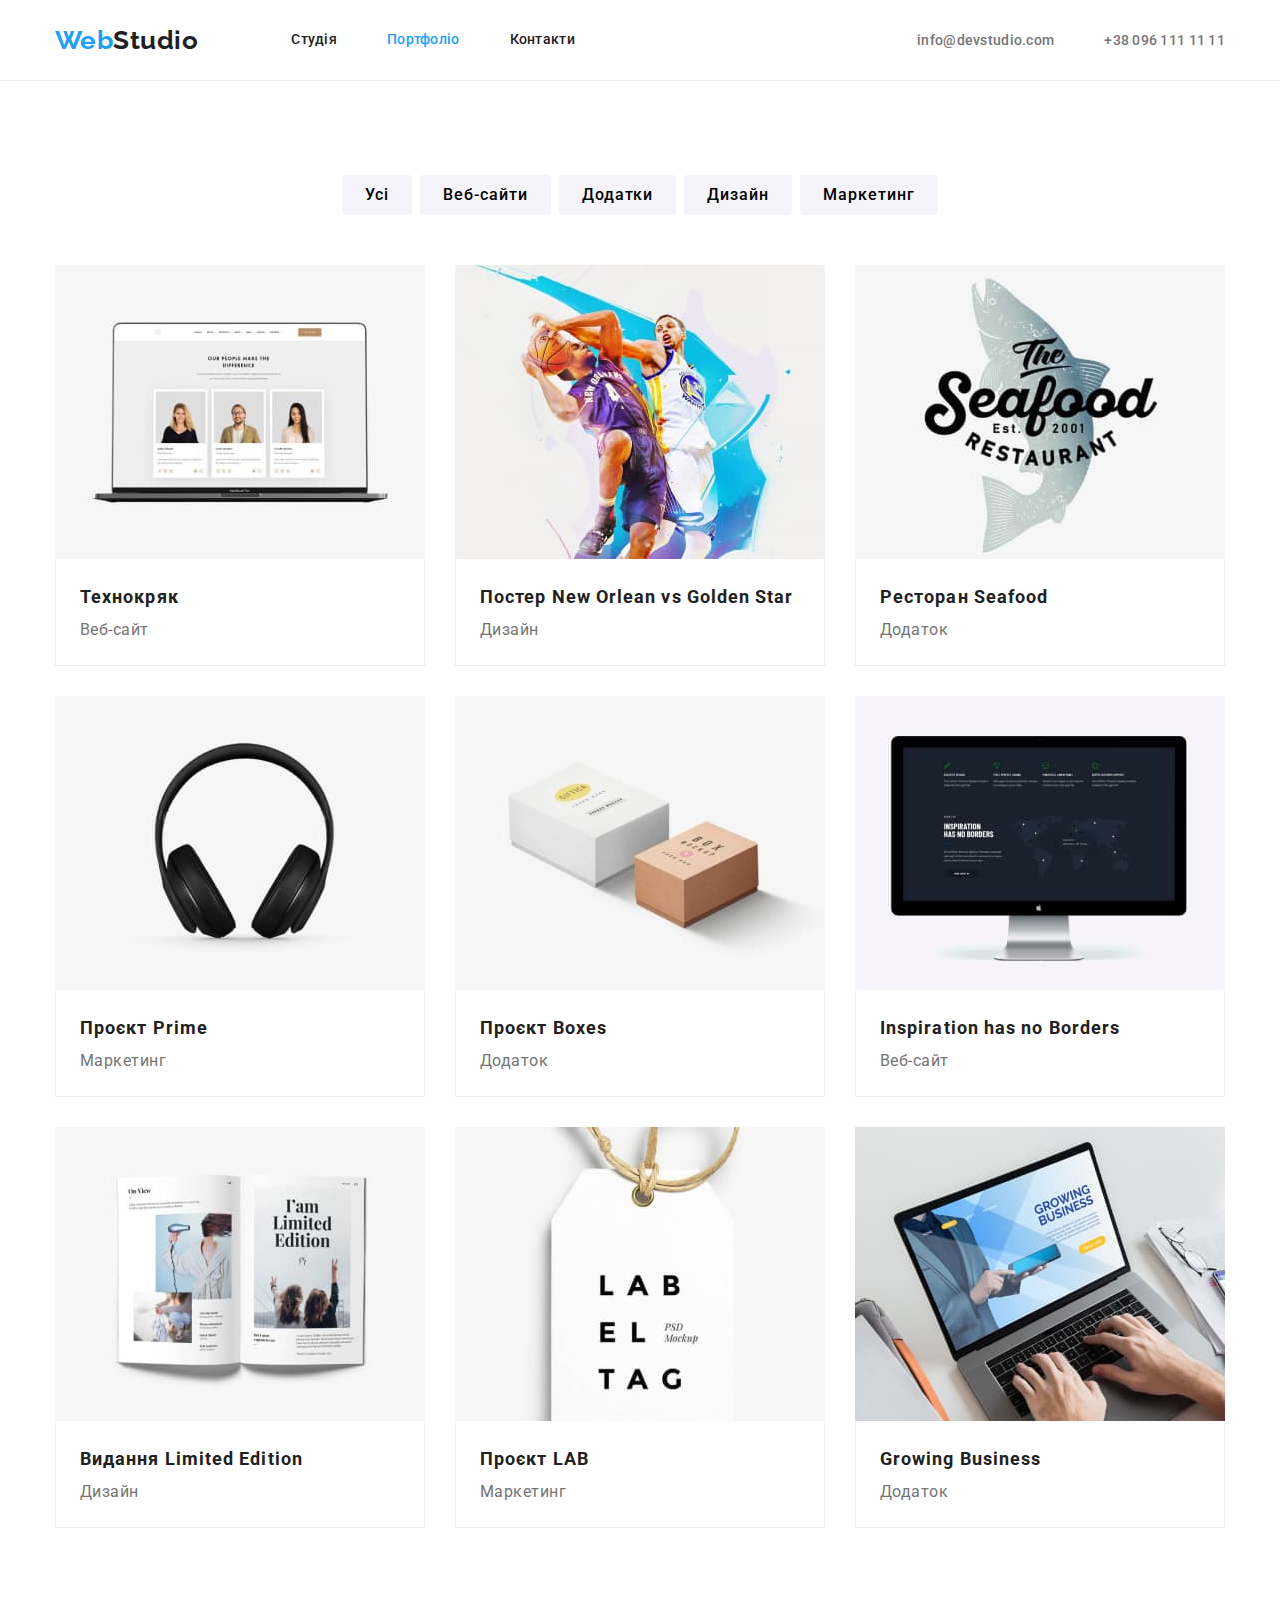
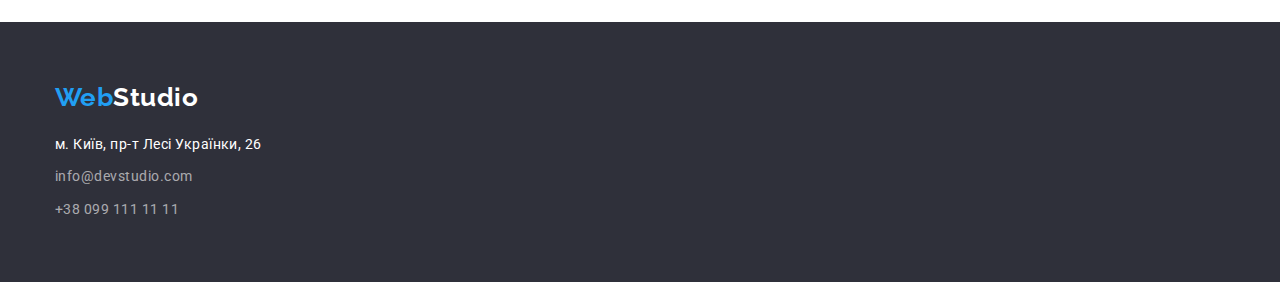
==== portfolio.html @ 1eccfbe0 "1" ====
<!DOCTYPE html>
<html lang="en">
  <head>
    <meta charset="UTF-8" />
    <meta http-equiv="X-UA-Compatible" content="IE=edge" />
    <meta name="viewport" content="width=device-width, initial-scale=1.0" />
    <title>Document</title>
    <link
      href="https://fonts.googleapis.com/css2?family=Raleway:wght@700&family=Roboto:wght@400;500;700;900&display=swap"
      rel="stylesheet"
    />
    <link
      rel="stylesheet"
      href="https://cdnjs.cloudflare.com/ajax/libs/modern-normalize/1.1.0/modern-normalize.min.css"
    />
    <link rel="stylesheet" href="./css/style.css" />
  </head>
  <body class="body">
    <header class="header">
      <div class="container main-nav">
        <nav class="navigation">
          <a href="./index.html" lang="en" class="logo"
            >Web<span class="logo-header">Studio</span></a
          >
          <ul class="site-nav list">
            <li class="item">
              <a href="./index.html" class="link">Студія</a>
            </li>
            <li class="item">
              <a href="./portfolio.html" class="link current">Портфоліо</a>
            </li>
            <li class="item"><a href="#" class="link">Контакти</a></li>
          </ul>
        </nav>
        <ul class="auth-nav list">
          <li class="item">
            <a class="link" href="mailto:info@devstudio.com"
              >info@devstudio.com</a
            >
          </li>
          <li class="item">
            <a class="link" href="tel:+380961111111">+38 096 111 11 11</a>
          </li>
        </ul>
      </div>
    </header>
    <main>
      <!-- Секція вибору фільтрів -->
      <section class="portfolio section">
        <div class="container">
          <h1 lang="en" class="visually-hidden">Portfolio</h1>
          <ul class="list button-list">
            <li class="item">
              <button type="button" class="button">Усі</button>
            </li>
            <li class="item">
              <button type="button" class="button">Веб-сайти</button>
            </li>
            <li class="item">
              <button type="button" class="button">Додатки</button>
            </li>
            <li class="item">
              <button type="button" class="button">Дизайн</button>
            </li>
            <li class="item">
              <button type="button" class="button">Маркетинг</button>
            </li>
          </ul>

          <ul class="list portfolio-list">
            <li class="portfolio-card">
              <a class="filters" href="#">
                <img
                  src="./images-portfolio/img.jpg"
                  width="370"
                  alt="Три людини зображені на екрані монітора"
                />
                <div class="portfolio-border">
                  <h2 class="filters-title">Технокряк</h2>
                  <p class="filters-text">Веб-сайт</p>
                </div>
              </a>
            </li>
            <li class="portfolio-card">
              <a class="filters" href="#">
                <img
                  src="./images-portfolio/img1.jpg"
                  width="370"
                  alt="Два баскетболісти борються за мяч"
                />
                <div class="portfolio-border">
                  <h2 class="filters-title">
                    Постер <span lang="en">New Orlean vs Golden Star</span>
                  </h2>
                  <p class="filters-text">Дизайн</p>
                </div>
              </a>
            </li>
            <li class="portfolio-card">
              <a class="filters" href="#">
                <img
                  src="./images-portfolio/img2.jpg"
                  width="370"
                  alt="Логотип ресторану у вигляді кита"
                />
                <div class="portfolio-border">
                  <h2 class="filters-title">
                    Ресторан <span lang="en">Seafood</span>
                  </h2>
                  <p class="filters-text">Додаток</p>
                </div>
              </a>
            </li>
            <li class="portfolio-card">
              <a class="filters" href="#">
                <img
                  src="./images-portfolio/img3.jpg"
                  width="370"
                  alt="Навушники"
                />
                <div class="portfolio-border">
                  <h2 class="filters-title">
                    Проєкт <span lang="en">Prime</span>
                  </h2>
                  <p class="filters-text">Маркетинг</p>
                </div>
              </a>
            </li>
            <li class="portfolio-card">
              <a class="filters" href="#">
                <img
                  src="./images-portfolio/img4.jpg"
                  width="370"
                  alt="Біла та коричнева коробки"
                />
                <div class="portfolio-border">
                  <h2 class="filters-title">
                    Проєкт <span lang="en">Boxes</span>
                  </h2>
                  <p class="filters-text">Додаток</p>
                </div>
              </a>
            </li>
            <li class="portfolio-card">
              <a class="filters" href="#">
                <img
                  src="./images-portfolio/img5.jpg"
                  width="370"
                  alt="Монітор"
                />
                <div class="portfolio-border">
                  <h2 class="filters-title" lang="en">
                    Inspiration has no Borders
                  </h2>
                  <p class="filters-text">Веб-сайт</p>
                </div>
              </a>
            </li>
            <li class="portfolio-card">
              <a class="filters" href="#">
                <img
                  src="./images-portfolio/img6.jpg"
                  width="370"
                  alt="Розгорнутий журнал"
                />
                <div class="portfolio-border">
                  <h2 class="filters-title">
                    Видання <span lang="en">Limited Edition</span>
                  </h2>
                  <p class="filters-text">Дизайн</p>
                </div>
              </a>
            </li>
            <li class="portfolio-card">
              <a class="filters" href="#">
                <img
                  src="./images-portfolio/img7.jpg"
                  width="370"
                  alt="Етикетка"
                />
                <div class="portfolio-border">
                  <h2 class="filters-title">
                    Проєкт <span lang="en">LAB</span>
                  </h2>
                  <p class="filters-text">Маркетинг</p>
                </div>
              </a>
            </li>
            <li class="portfolio-card">
              <a class="filters" href="#">
                <img
                  src="./images-portfolio/img8.jpg"
                  width="370"
                  alt="Людина працює за компютером"
                />
                <div class="portfolio-border">
                  <h2 class="filters-title" lang="en">Growing Business</h2>
                  <p class="filters-text">Додаток</p>
                </div>
              </a>
            </li>
          </ul>
        </div>
      </section>
    </main>

    <!-- Футер -->

    <footer class="footer">
      <div class="container">
        <h2 class="section-title" hidden>Наші контакти</h2>
        <a href="./index.html" lang="en" class="logo"
          >Web<span class="logo-footer">Studio</span></a
        >
        <address class="adress">
          <ul class="list">
            <li class="item">
              <a
                class="street"
                href="https://goo.gl/maps/CPtrU1FHBa2aNyZL9"
                target="_blank"
                rel="noopener noreferrer nofollow"
                >м. Київ, пр-т Лесі Українки, 26</a
              >
            </li>
            <li class="item">
              <a
                class="contacts"
                href="mailto:info@example.com"
                target="_blank"
                rel="noopener noreferrer nofollow"
                lang="en"
                >info@devstudio.com</a
              >
            </li>
            <li class="item">
              <a
                class="contacts"
                href="tel:+380991111111"
                target="_blank"
                rel="noopener noreferrer nofollow"
                >+38 099 111 11 11</a
              >
            </li>
          </ul>
        </address>
      </div>
    </footer>
  </body>
</html>
---- css/style.css ----
/* колір основного тексту #212121 */
/* другорядний колір тексту #757575 */
/* білий колір тексту #FFFFFF  */
/*синый колір тексту (акцент) #2196F3 */
/* колір фону навігації #FFFFFF */
/* колір фону секції герой #2F303A*/
/* колір фону чим ми займаємося #F5F5F5 */
/* колір фону наша команда #F5F4FA */
/* колір фону футера #2F303A*/
/* колір фону кнопки-герой #2196F3 */
/* колір фону кнопки-герой при hover & focus #188CE8 */

/* кастомні властивості(root), або CSS змінні.
В них можназберігати певні значення.
Додаються на початку документа
(для зручності зміни кольорів або іншого,
 шоб не змінювати це вручну) */

/*  letter-spacing for main page
 nav-0.02em;
 hero-0.06em;
 main-0.03em;
 footer-0.03em;
 
 letter-spacing for portfolio
 nav-0.02em;
 main-0.03em;
 footer-0.03em;
 */

/* Набір шрифтів 
 Robotto
 400
 500
 700
 900 */
/* --------------------CSS ЗМІННІ---------------------------- */
:root {
  --primary-text-color: #212121;
  --title-text-color: #757575;
  --accent-color: #219ff3;
  --background-color: #ffffff;
  --footer-text-color: #2f303a;
  --hero-background-color: #2f303a;
  --hero-text-color: #ffffff;
  --logo-white-text-color: #ffffff;
  --contacts-text-color: rgba(255, 255, 255, 0.6);
  --team-background-color: #f5f4fa;
  --hover-hero-button: #188ce8;
  --outline-color: 2px solid tomato;
  --header-border-bottom: #ececec;
}

.body {
  font-family: "Roboto", sans-serif;
  background-color: var(--background-color);
  color: var(--primary-text-color);
  letter-spacing: 0.03em;
}

html {
  box-sizing: border-box;
}

img {
  display: block;
}

h1,
h2,
h3,
h4,
p,
ul,
li {
  margin: 0;
  padding: 0;
}

img {
  display: block;
}
/* ---------------------------------------------------------------------------

-------------СТИЛЬ-УТИЛІТА ДЛЯ ПРИБИРАННЯ КРАПОК В СПИСКАХ-------------------- */
.list {
  list-style: none;
  /* ---------------- Скидаємо автоматичні марджіни іпаллінги--------- */
  padding: 0;
  margin: 0;
}
/* ------------------------------------------------------------------------

------------------ПАТТЕРН ДЛЯ ПРИХОВУВАННЯ ЗАГОЛОВКІВ------------------------ */
.visually-hidden {
  position: absolute;
  white-space: nowrap;
  width: 1px;
  height: 1px;
  overflow: hidden;
  border: 0;
  padding: 0;
  clip: rect(0 0 0 0);
  clip-path: inset(50%);
  margin: -1px;
}

.container {
  margin-left: auto;
  margin-right: auto;
  width: 1200px;
  padding: 0 15px 0 15px;
  /* outline: var(--outline-color); */
}

.section {
  padding-top: 94px;
  padding-bottom: 94px;
}
/* ------------------------------------------------------------------------

---------------СТИЛІЗАЦІЯ ЛОГОТИПУ----------------------------------------- */
.logo {
  color: var(--accent-color);
  font-family: "Raleway", sans-serif;
  font-weight: 700;
  font-size: 26px;
  line-height: 1.19;
  text-decoration: none;
}
/* -------------------------------------------------------------------------

-------------------НАДАННЯ ЛОГО РІЗНИХ КОЛЬОРІВ---------------------------- */

.logo-header {
  color: var(--primary-text-color);
}
.logo-footer {
  color: var(--logo-white-text-color);
}
/* ---------------------------------------------------------------------------

-------------------НАВІГАЦІЯ ПО САЙТУ-------------------------------------- */

.main-nav {
  display: flex;
  align-items: center;
}

.navigation {
  display: flex;
  align-items: center;
}

.site-nav {
  display: flex;
  margin-left: 93px;
}

.site-nav .link {
  display: block;
  padding: 32px 0 32px 0;
  color: var(--primary-text-color);
  font-weight: 500;
  font-size: 14px;
  line-height: 1.14;
  letter-spacing: 0.02em;
  text-decoration: none;
}

.site-nav .item:not(:last-child) {
  margin-right: 50px;
}

.auth-nav {
  display: flex;
  margin-left: auto;
}
.auth-nav .item:not(:last-child) {
  margin-right: 50px;
}

.site-nav .link:hover,
.site-nav .link:focus {
  color: var(--accent-color);
}

.site-nav .link.current {
  color: var(--accent-color);
}

.header {
  border-bottom: 1px solid var(--header-border-bottom);
}

.auth-nav .link {
  color: var(--title-text-color);
  font-weight: 500;
  font-size: 14px;
  line-height: 1.14;
  letter-spacing: 0.02em;
  text-decoration: none;
}
.auth-nav .link:hover,
.auth-nav .link:focus {
  color: var(--accent-color);
}

/* ----------------------------------------------------------------------------

---------------------MAIN SECTION-HERO BUTTON-HERO----------------------------------------------------- */

.hero {
  padding: 200px 0 200px 0;

  background-color: var(--hero-background-color);
  text-align: center;
}

.hero-title {
  margin: 0 auto;
  margin-bottom: 30px;
  max-width: 696px;

  color: var(--hero-text-color);
  font-weight: 900;
  font-size: 44px;
  line-height: 1.36;
  letter-spacing: 0.06em;
  text-transform: uppercase;
}

/* Кнопка-герой */

.hero-button {
  display: inline-block;
  min-width: 216px;
  border: 1px solid transparent;
  border-color: transparent;
  border-radius: 4px;
  padding: 10px 32px;

  text-align: center;
  font-family: inherit;
  background-color: var(--accent-color);
  color: var(--hero-text-color);
  font-weight: 700;
  font-size: 16px;
  line-height: 1.87;
  letter-spacing: 0.06em;
  cursor: pointer;
  text-decoration: none;
}
.hero-button:hover,
.hero-button:focus {
  background-color: var(--hover-hero-button);
}

/* ---------- "НАШІ ПЕРЕВАГИ"-------------------------------- */

.benefits .list {
  display: flex;
  flex-wrap: wrap;
  margin-right: -30px;
}
.benefits .item {
  flex-basis: calc(100% / 4 - 30px);
  margin-right: 30px;
}

.benefits .item:last-child {
  margin-right: 0;
}

.caption {
  margin-bottom: 10px;
  font-weight: 700;
  font-size: 14px;
  line-height: 1.14;
  text-transform: uppercase;
}

.caption-text {
  font-size: 14px;
  line-height: 1.71;
  color: var(--title-text-color);
}

/* ----------------------------------------------------------------------------

----------------------Чим ми займаємося----------------------------- */
.feature.section {
  padding-top: 0;
}

.feature .list {
  display: flex;
}

.feature .item {
  max-width: 370px;
  margin-right: 30px;
}

.feature .item:last-child {
  margin-right: 0;
}

.feature-title,
.team-title {
  margin-bottom: 50px;
  text-align: center;
  color: var(--primary-text-color);
  font-weight: 700;
  font-size: 36px;
  line-height: 1.17;
}
/* -----------------------------------------------------------------------

---------------------Наша команда------------------------------------------ */

.team {
  background-color: var(--team-background-color);
  text-align: center;
}

.team .list {
  display: flex;
}

.card {
  background-color: var(--background-color);
}

.team .card {
  background-color: var(--team-background-color);
}

.team .card:not(:last-child) {
  margin-right: 30px;
}

.card .photo {
  margin-bottom: 30px;
}
.card .text {
  padding-bottom: 30px;
}
.card.title {
  margin-bottom: 10px;
}

.title {
  font-weight: 500;
  font-size: 16px;
  line-height: 1.19;
}

.text {
  color: var(--title-text-color);
  font-size: 16px;
  line-height: 1.19;
}

/* -------------------- Портфоліо----------------------------- */
.portfolio .section {
  background-color: var(--background-color);
}

.button-list {
  display: flex;
  justify-content: center;
  margin-bottom: 50px;
}

.button-list .item:not(:last-child) {
  margin-right: 8px;
}

.button {
  display: inline-block;
  border: 1px solid transparent;
  border-color: transparent;
  border-radius: 4px;
  text-align: center;
  padding: 6px 22px;

  font-family: inherit;
  background-color: var(--team-background-color);
  font-size: 16px;
  line-height: 1.62;
  font-weight: 500;
  letter-spacing: 0.06em;
  cursor: pointer;
}

.button:hover,
.button:focus {
  background-color: var(--accent-color);
  color: var(--background-color);
}

.filters-title {
  font-weight: 700;
  font-size: 18px;
  line-height: 2;
  letter-spacing: 0.06em;
}

.filters-text {
  font-size: 16px;
  line-height: 1.87;
  color: var(--title-text-color);
}

.portfolio-list {
  display: flex;
  flex-wrap: wrap;
  gap: 30px;
}

/* .portfolio-card{
  flex-basis: calc(100% / 3 - 30px);
} */
.portfolio-border {
  border: 1px solid #eeeeee;
  border-top: none;
  padding: 20px 24px;
}
.filters {
  text-decoration: none;
  color: var(--primary-text-color);
}
/* -------------------------------------------------------------------------- */
/* ---------------------Секція з адресами FOOTER------------------ */

.footer {
  background-color: var(--footer-text-color);
  padding-top: 60px;
  padding-bottom: 60px;
}

.footer .logo {
  padding-bottom: 0;
  padding-top: 0;
  display: inline-block;
  margin-bottom: 20px;
  margin-right: 0;
}
.footer .item:not(:last-child) {
  margin-bottom: 9px;
}
.adress .street {
  font-style: normal;
  font-size: 14px;
  line-height: 1.71;
  color: var(--background-color);
  text-decoration: none;
}

.street:hover,
.street:focus {
  color: var(--accent-color);
}

.adress .contacts {
  font-style: normal;
  font-size: 14px;
  line-height: 1.71;
  color: var(--contacts-text-color);
  text-decoration: none;
}
.contacts:hover,
.contacts:focus {
  color: var(--accent-color);
}
/* -------------------------------------------------------------------- */
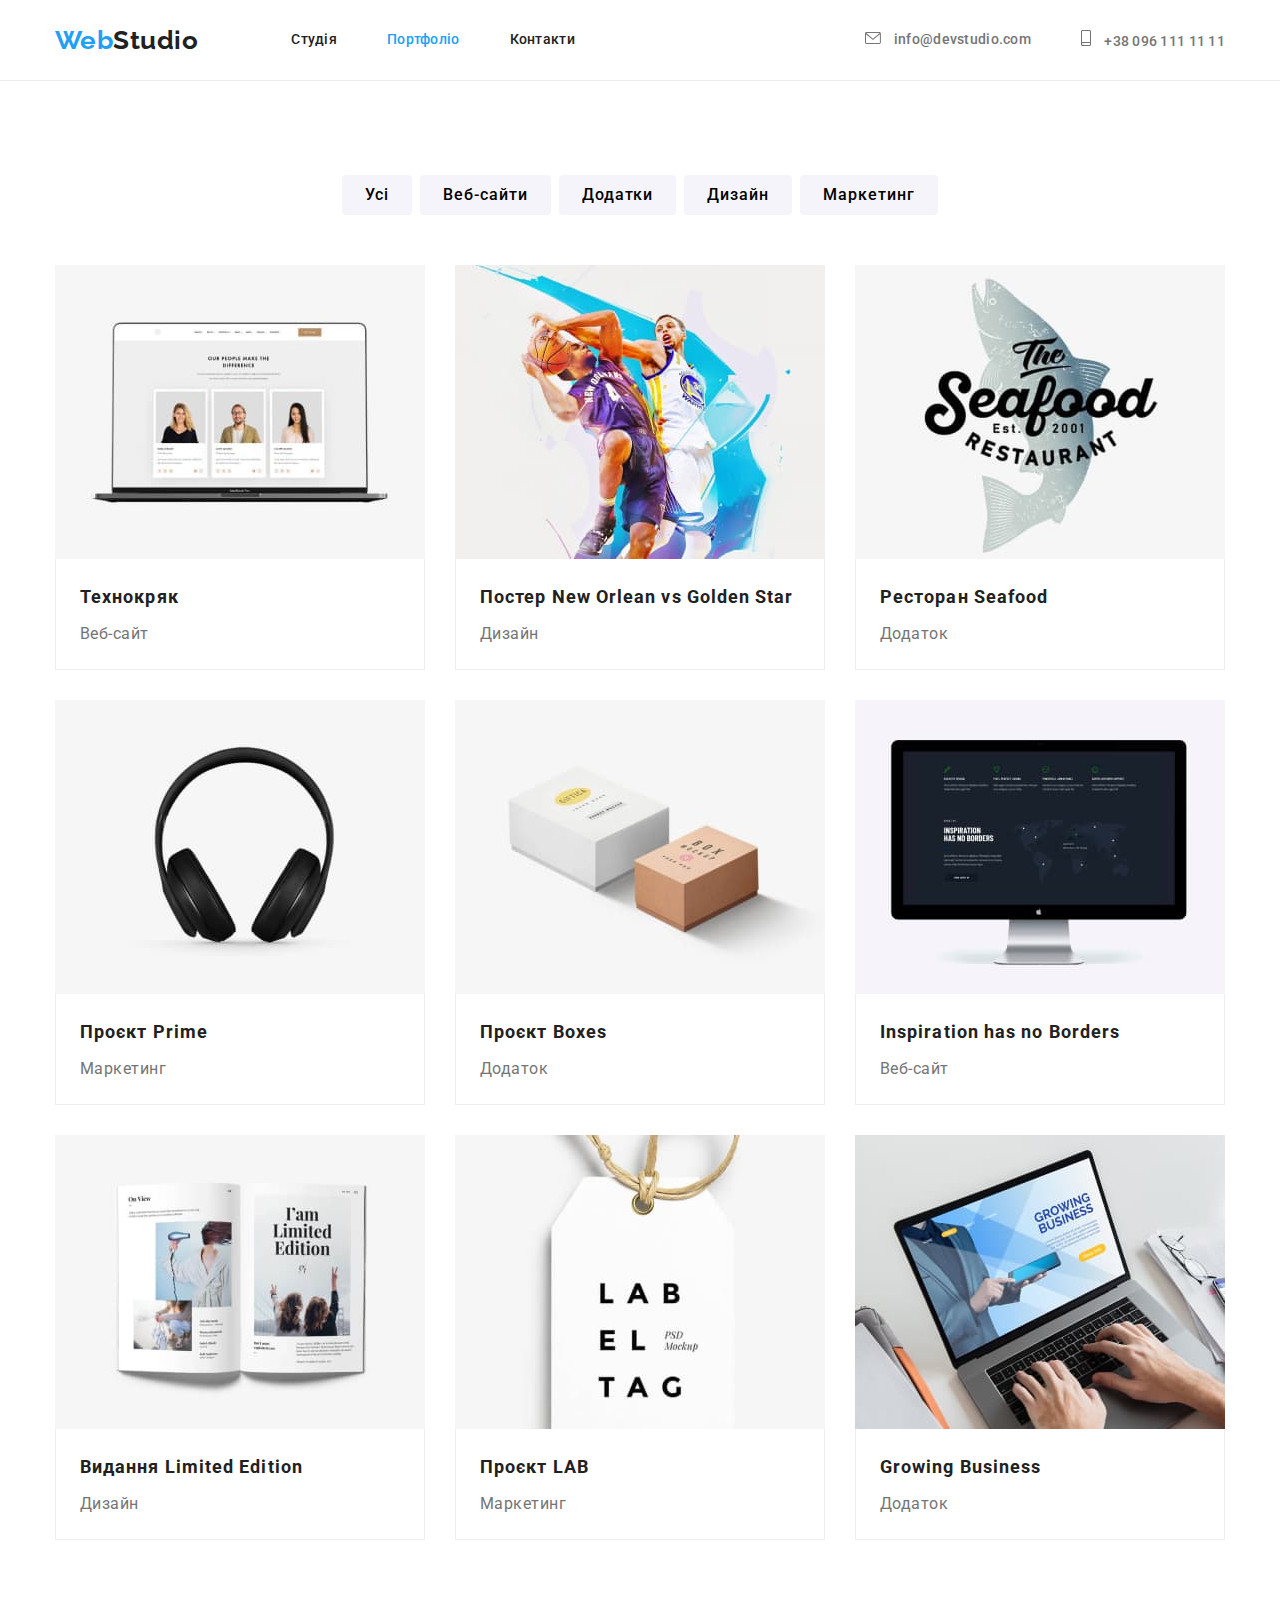
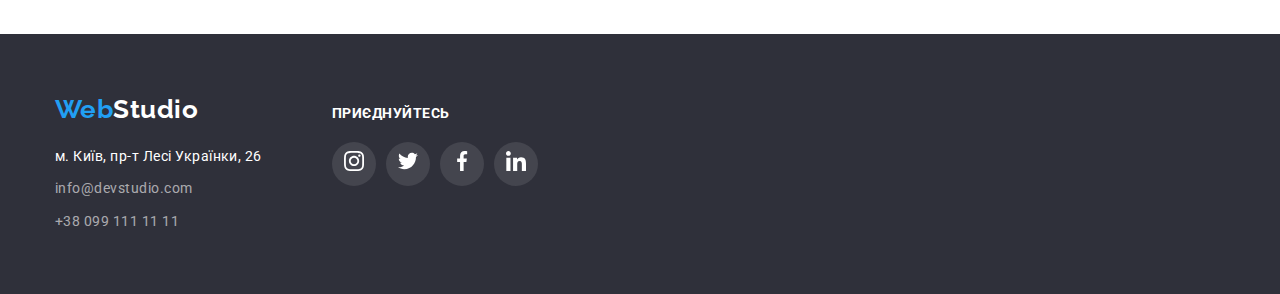
==== commit 81c084c1: "Додано декоративні елементи." ====
--- a/portfolio.html
+++ b/portfolio.html
@@ -33,13 +33,21 @@
           </ul>
         </nav>
         <ul class="auth-nav list">
-          <li class="item">
-            <a class="link" href="mailto:info@devstudio.com"
-              >info@devstudio.com</a
+          <li class="mail-item item">
+            <a class="link" href="mailto:info@devstudio.com">
+              <svg class="mail-icon" width="16" height="12">
+                <use href="./images/symbol-defs.svg#icon-envelope"></use>
+              </svg>
+              info@devstudio.com</a
             >
           </li>
-          <li class="item">
-            <a class="link" href="tel:+380961111111">+38 096 111 11 11</a>
+          <li class="smartphone-item item">
+            <a class="link" href="tel:+380961111111">
+              <svg class="smartphone-icon" width="10" height="16">
+                <use href="./images/symbol-defs.svg#icon-smartphone"></use>
+              </svg>
+              +38 096 111 11 11</a
+            >
           </li>
         </ul>
       </div>
@@ -207,43 +215,98 @@
     <!-- Футер -->
 
     <footer class="footer">
-      <div class="container">
-        <h2 class="section-title" hidden>Наші контакти</h2>
-        <a href="./index.html" lang="en" class="logo"
-          >Web<span class="logo-footer">Studio</span></a
-        >
-        <address class="adress">
-          <ul class="list">
-            <li class="item">
+      <div class="container footer-wrapper">
+        <div class="footer-container">
+          <h2 class="section-title" hidden>Наші контакти</h2>
+          <a href="./index.html" lang="en" class="logo"
+            >Web<span class="logo-footer">Studio</span></a
+          >
+          <address class="adress">
+            <ul class="list">
+              <li class="item">
+                <a
+                  class="street"
+                  href="https://goo.gl/maps/CPtrU1FHBa2aNyZL9"
+                  target="_blank"
+                  rel="noopener noreferrer nofollow"
+                  >м. Київ, пр-т Лесі Українки, 26</a
+                >
+              </li>
+              <li class="item">
+                <a
+                  class="contacts"
+                  href="mailto:info@example.com"
+                  target="_blank"
+                  rel="noopener noreferrer nofollow"
+                  lang="en"
+                  >info@devstudio.com</a
+                >
+              </li>
+              <li class="item">
+                <a
+                  class="contacts"
+                  href="tel:+380991111111"
+                  target="_blank"
+                  rel="noopener noreferrer nofollow"
+                  >+38 099 111 11 11</a
+                >
+              </li>
+            </ul>
+          </address>
+        </div>
+        <div class="action">
+          <p class="action-title">Приєднуйтесь</p>
+          <ul class="action-list list">
+            <li class="action-item item">
               <a
-                class="street"
-                href="https://goo.gl/maps/CPtrU1FHBa2aNyZL9"
+                class="action-link link"
+                href=""
                 target="_blank"
-                rel="noopener noreferrer nofollow"
-                >м. Київ, пр-т Лесі Українки, 26</a
+                rel="noopener noreferrer"
               >
-            </li>
-            <li class="item">
+                <svg class="action-icon" height="20" width="20">
+                  <use href="./images/symbol-defs.svg#icon-instagram"></use>
+                </svg>
+              </a>
+            </li>
+            <li class="action-item item">
               <a
-                class="contacts"
-                href="mailto:info@example.com"
+                class="action-link link"
+                href=""
                 target="_blank"
-                rel="noopener noreferrer nofollow"
-                lang="en"
-                >info@devstudio.com</a
+                rel="noopener noreferrer"
               >
-            </li>
-            <li class="item">
+                <svg class="action-icon" height="20" width="20">
+                  <use href="./images/symbol-defs.svg#icon-twitter"></use>
+                </svg>
+              </a>
+            </li>
+            <li class="action-item item">
               <a
-                class="contacts"
-                href="tel:+380991111111"
+                class="action-link link"
+                href=""
                 target="_blank"
-                rel="noopener noreferrer nofollow"
-                >+38 099 111 11 11</a
+                rel="noopener noreferrer"
               >
+                <svg class="action-icon" height="20" width="20">
+                  <use href="./images/symbol-defs.svg#icon-facebook"></use>
+                </svg>
+              </a>
+            </li>
+            <li class="action-item item">
+              <a
+                class="action-link link"
+                href=""
+                target="_blank"
+                rel="noopener noreferrer"
+              >
+                <svg class="action-icon" height="20" width="20">
+                  <use href="./images/symbol-defs.svg#icon-linkedin"></use>
+                </svg>
+              </a>
             </li>
           </ul>
-        </address>
+        </div>
       </div>
     </footer>
   </body>
--- a/css/style.css
+++ b/css/style.css
@@ -180,6 +180,16 @@
   margin-right: 50px;
 }
 
+.mail-icon {
+  fill: currentColor;
+  margin-right: 10px;
+}
+
+.smartphone-icon {
+  fill: currentColor;
+  margin-right: 10px;
+}
+
 .site-nav .link:hover,
 .site-nav .link:focus {
   color: var(--accent-color);
@@ -194,6 +204,7 @@
 }
 
 .auth-nav .link {
+  /* display:flex; */
   color: var(--title-text-color);
   font-weight: 500;
   font-size: 14px;
@@ -215,6 +226,20 @@
 
   background-color: var(--hero-background-color);
   text-align: center;
+}
+.overlay {
+  max-width: 1600px;
+  margin-left: auto;
+  margin-right: auto;
+  background-image: linear-gradient(
+      to right,
+      rgba(47, 48, 58, 0.4),
+      rgba(47, 48, 58, 0.4)
+    ),
+    url(../images/Img\ hero\ .jpg);
+  background-repeat: no-repeat;
+  background-position: center;
+  background-size: cover;
 }
 
 .hero-title {
@@ -263,6 +288,31 @@
   flex-wrap: wrap;
   margin-right: -30px;
 }
+/* 
+.benefits .item::before {
+  content: "";
+  display:block;
+  height: 120px;
+  outline: 1px solid tomato;
+  background-repeat: no-repeat;
+  background-size: contain;
+  background-position: center;
+  background-color: #F5F4FA;
+  margin-bottom: 30px;
+} */
+
+.benefits-background {
+  display: flex;
+  height: 120px;
+  width: 270px;
+  background-size: contain;
+  background-color: #f5f4fa;
+  border-radius: 4px;
+  margin-bottom: 30px;
+  align-items: center;
+  justify-content: center;
+}
+
 .benefits .item {
   flex-basis: calc(100% / 4 - 30px);
   margin-right: 30px;
@@ -328,16 +378,19 @@
   display: flex;
 }
 
-.card {
-  background-color: var(--background-color);
-}
-
 .team .card {
   background-color: var(--team-background-color);
 }
 
 .team .card:not(:last-child) {
   margin-right: 30px;
+}
+
+.team .card {
+  background-color: var(--background-color);
+  box-shadow: 0px 1px 3px rgb(0 0 0 / 12%), 0px 1px 1px rgb(0 0 0 / 14%),
+    0px 2px 1px rgb(0 0 0 / 20%);
+  border-radius: 0px 0px 4px 4px;
 }
 
 .card .photo {
@@ -354,6 +407,7 @@
   font-weight: 500;
   font-size: 16px;
   line-height: 1.19;
+  margin-bottom: 10px;
 }
 
 .text {
@@ -362,7 +416,83 @@
   line-height: 1.19;
 }
 
+.social-link-list {
+  display: flex;
+  gap: 10px;
+  justify-content: center;
+  padding-bottom: 30px;
+}
+.social-link-item {
+  width: 44px;
+  height: 44px;
+}
+
+.social-link {
+  display: flex;
+  justify-content: center;
+  align-items: center;
+  width: 100%;
+  height: 100%;
+  border-radius: 50%;
+  color: #afb1b8;
+}
+
+.social-link-icon {
+  fill: currentColor;
+}
+
+.social-link:hover,
+.social-link:focus {
+  background-color: var(--accent-color);
+  color: var(--background-color);
+}
+
+/* -----------------------Наші клієнти-------------------- */
+
+.clients-title {
+  font-weight: 700;
+  font-size: 36px;
+  line-height: 1.17;
+  text-align: center;
+  margin-bottom: 50px;
+}
+
+.clients-list {
+  display: flex;
+  justify-content: center;
+  gap: 30px;
+}
+.clients-item {
+  display: flex;
+  justify-content: center;
+  width: 170px;
+  height: 92px;
+  align-items: center;
+  border: 1px solid #afb1b8;
+  border-radius: 4px;
+  cursor: pointer;
+}
+
+.clients-icon {
+  fill: #afb1b8;
+}
+
+.clients-item:hover,
+.clients-item:focus {
+  border-color: var(--accent-color);
+}
+.clients-item:hover .clients-icon,
+.clients-item:focus .clients-icon {
+  fill: var(--accent-color);
+}
+
 /* -------------------- Портфоліо----------------------------- */
+.portfolio-card:hover,
+.portfolio-card:focus {
+  box-shadow: 0px 1px 1px rgba(0, 0, 0, 0.12), 0px 4px 4px rgba(0, 0, 0, 0.06),
+    1px 4px 6px rgba(0, 0, 0, 0.16);
+}
+
 .portfolio .section {
   background-color: var(--background-color);
 }
@@ -405,6 +535,7 @@
   font-size: 18px;
   line-height: 2;
   letter-spacing: 0.06em;
+  margin-bottom: 4px;
 }
 
 .filters-text {
@@ -433,6 +564,10 @@
 }
 /* -------------------------------------------------------------------------- */
 /* ---------------------Секція з адресами FOOTER------------------ */
+.footer-wrapper {
+  display: flex;
+  align-items: baseline;
+}
 
 .footer {
   background-color: var(--footer-text-color);
@@ -474,4 +609,46 @@
 .contacts:focus {
   color: var(--accent-color);
 }
+
+.action {
+  width: 206px;
+  margin-left: 70px;
+}
+.action-title {
+  font-weight: 700;
+  font-size: 14px;
+  line-height: 1.14;
+  text-transform: uppercase;
+  color: var(--logo-white-text-color);
+  margin-bottom: 20px;
+  padding-top: 12px;
+}
+.action-list {
+  display: flex;
+  gap: 10px;
+}
+
+.action-item {
+  display: flex;
+  justify-content: center;
+  align-items: center;
+  margin-bottom: 0;
+
+  width: 44px;
+  height: 44px;
+
+  background-color: rgba(255, 255, 255, 0.1);
+  border-radius: 50%;
+  cursor: pointer;
+}
+
+.action-icon {
+  fill: var(--background-color);
+}
+
+.action-item:hover,
+.action-item:focus {
+  background-color: var(--accent-color);
+}
+
 /* -------------------------------------------------------------------- */
